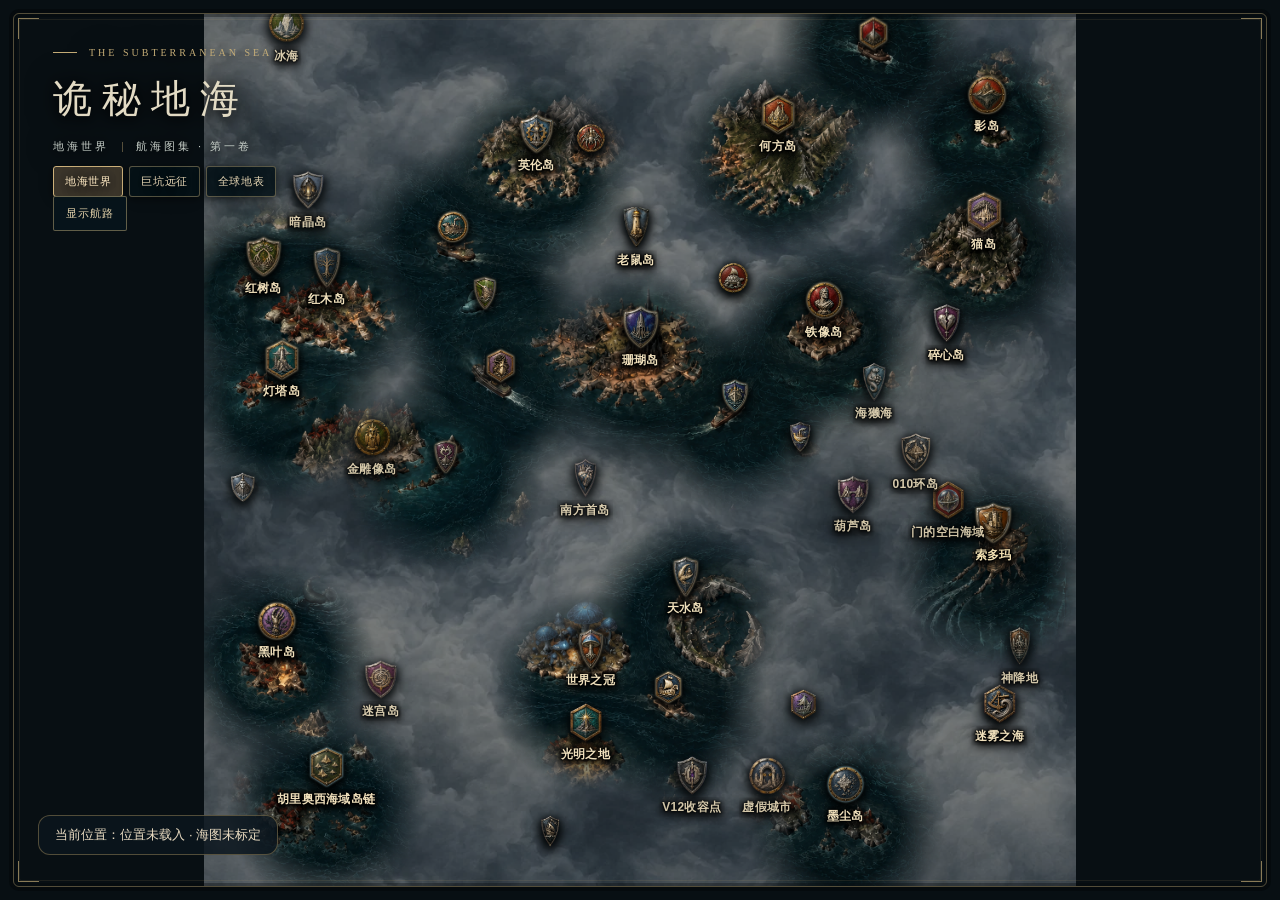
==== index.html @ bea505b8 "Publish subterranean sea interactive maps" ====
<!doctype html>
<html lang="zh-CN">
<head>
<meta charset="utf-8"><meta name="viewport" content="width=device-width, initial-scale=1, viewport-fit=cover"><meta name="theme-color" content="#080f13">
<title>诡秘地海 · 地海世界海图</title><link rel="stylesheet" href="map.css">
</head>
<body>
<main class="atlas" id="atlas" aria-label="地海世界海图">
  <div class="ambient" aria-hidden="true"></div>
  <div class="viewport" id="viewport" tabindex="0" role="region" aria-label="地图画布，可拖拽，滚轮或双指缩放，Home 键复位">
    <img class="map-image" id="map-image" src="assets/earthsea-world-v11-4k.webp" alt="诡秘地海的地海世界海图" draggable="false">
    <div class="chart-overlay" id="chart-overlay" aria-label="地图地点与航路"><svg class="sea-lines" id="sea-lines" viewBox="0 0 1000 1000" aria-hidden="true"></svg><div id="map-pins"></div></div>
  </div>
  <div class="edge-shade" aria-hidden="true"></div>
  <div class="frame" aria-hidden="true"><i></i><i></i><i></i><i></i></div>
  <header class="masthead chrome">
    <span class="eyebrow"><span class="small-rule"></span> THE SUBTERRANEAN SEA</span>
    <h1>诡秘地海</h1>
    <div class="subtitle"><span>地海世界</span><span class="divider"></span><span>航海图集 · 第一卷</span></div>
    <nav class="layer-switch" aria-label="地图层级"><a href="index.html" aria-current="page">地海世界</a><a href="surface-expedition.html">巨坑远征</a><a href="surface.html">全球地表</a></nav>
  </header>
  <div class="edition chrome"><span class="edition-line"></span><span>海面层</span><b>01</b></div>
  <button type="button" class="visibility icon-button" id="toggle-ui" title="隐藏界面（H）" aria-label="隐藏界面" aria-pressed="false"><svg viewBox="0 0 24 24" fill="none" aria-hidden="true"><path d="M3 8V4h4M17 4h4v4M21 16v4h-4M7 20H3v-4M8 12h8"/></svg></button>
  <nav class="tools chrome" aria-label="地图视图工具">
    <button class="icon-button" id="zoom-in" type="button" title="放大（+）" aria-label="放大地图"><svg viewBox="0 0 24 24" fill="none" aria-hidden="true"><path d="M12 5v14M5 12h14"/></svg></button>
    <span class="zoom-readout" id="zoom-readout" aria-label="当前相对适配缩放">100%</span>
    <button class="icon-button" id="zoom-out" type="button" title="缩小（−）" aria-label="缩小地图"><svg viewBox="0 0 24 24" fill="none" aria-hidden="true"><path d="M5 12h14"/></svg></button>
    <a class="icon-button" href="surface.html" title="前往地表地图" aria-label="前往地表地图"><svg viewBox="0 0 24 24" fill="none" aria-hidden="true"><path d="M3 18 9 10l4 4 4-7 4 11M3 18h18"/></svg></a><a class="icon-button" href="crests.html" title="查看地点盾徽图鉴" aria-label="查看地点盾徽图鉴"><svg viewBox="0 0 24 24" fill="none" aria-hidden="true"><path d="M12 2 20 5v7c0 5-3.5 8-8 10-4.5-2-8-5-8-10V5l8-3Zm-3 9 2 2 4-4"/></svg></a><span class="tool-rule"></span>
    <button class="icon-button" id="fit" type="button" title="完整海图（Home）" aria-label="适配窗口，显示完整地图"><svg viewBox="0 0 24 24" fill="none" aria-hidden="true"><path d="M9 3H3v6M15 3h6v6M21 15v6h-6M9 21H3v-6M3 3l6 6m12-6-6 6m6 12-6-6M3 21l6-6"/></svg></button>
    <button class="icon-button" id="fullscreen" type="button" title="全屏（F）" aria-label="进入全屏"><svg viewBox="0 0 24 24" fill="none" aria-hidden="true"><path d="M8 3H3v5M16 3h5v5M21 16v5h-5M8 21H3v-5"/></svg></button>
    <a class="icon-button" href="assets/earthsea-world-v11-4k.webp" download="诡秘地海-地海世界-4K.webp" title="下载海图" aria-label="下载海图"><svg viewBox="0 0 24 24" fill="none" aria-hidden="true"><path d="M12 3v12m-5-5 5 5 5-5M4 16v5h16v-5"/></svg></a>
  </nav>
  <div class="player-position chrome" id="player-position" aria-live="polite">当前位置：位置未载入</div>
  <div class="chart-controls chrome"><button type="button" id="toggle-routes" aria-pressed="false">显示航路</button><button type="button" id="toggle-rumors" aria-pressed="false">只看传闻</button><button type="button" id="open-directory">地点索引</button><button type="button" id="toggle-editor" aria-pressed="false" title="开启后拖动盾徽调整图钉位置">调整图钉</button><span class="editor-actions" id="editor-actions" hidden><button type="button" id="save-placement">保存落点</button><button type="button" id="export-placement">导出坐标</button><button type="button" id="import-placement">导入坐标</button><input type="file" id="placement-file" accept=".json,application/json" hidden><button type="button" id="reset-placement" title="清除本机所有手工调整">清除调整</button></span></div>
  <div class="chart-legend chrome" id="chart-legend" hidden>━ 相邻航路　<span class="legend-explore">━ 已记载航程</span>　<span class="legend-inferred">┄ 推测航线</span></div>
  <section class="node-card" id="node-card" hidden role="dialog" aria-modal="false" aria-labelledby="card-title"><div class="card-head"><img id="card-icon" alt=""><div><small id="card-class"></small><h2 id="card-title"></h2></div><button type="button" id="card-close" aria-label="关闭地点卡">×</button></div><div class="card-scroll" id="card-scroll"></div><div class="card-actions"><button type="button" id="route-to">规划至此</button></div></section>
  <section class="trip-panel chrome" id="trip-panel" hidden aria-live="polite"><div class="trip-title">航路 <button type="button" id="trip-close" aria-label="清除航路">×</button></div><div id="trip-summary"></div><ol id="trip-legs"></ol><label><input id="allow-inferred" type="checkbox">纳入推测接续航线</label><button type="button" id="trip-go" disabled>出发</button></section>
  <div class="compass chrome" aria-hidden="true"><span class="north">N</span><span class="west">W</span><span class="east">E</span><span class="south">S</span><div class="compass-ring"></div><div class="needle north-needle"></div><div class="needle south-needle"></div><div class="compass-center"></div></div>
  <div class="loading" id="loading" role="status"><span class="loading-ornament">✧</span><p>正在展开海图</p><small>THE SUBTERRANEAN SEA</small></div>
  <div class="notice" id="notice" role="status" hidden></div>
</main>
<script src="node-data.js"></script><script src="map-discovery-data.js"></script><script src="chart-fog.js"></script><script src="node-variants.js"></script><script src="sea-affiliates-data.js"></script><script src="map-placement.js"></script><script src="sea-distances.js"></script><script src="sea-net.js"></script><script src="map.js"></script><script src="map-runtime.js"></script><script src="map-layer.js"></script><script src="map-editor.js"></script>
</body>
</html>
---- map.css ----
*{box-sizing:border-box}:root{color-scheme:dark;--gold:#c4ac77;--muted:#9bafa9;--ink:#080f13}html,body{width:100%;height:100%;margin:0;overflow:hidden}body{background:#060b0e;color:#e3dbc4;font-family:"Microsoft YaHei","PingFang SC",sans-serif}button,a{-webkit-tap-highlight-color:transparent}button{font:inherit}button:focus-visible,a:focus-visible,.viewport:focus-visible{outline:2px solid #dfc588;outline-offset:5px}.atlas{position:relative;width:100%;height:100%;height:100dvh;overflow:hidden;background:#080f13;isolation:isolate}.ambient{position:absolute;inset:-45px;background:#080f13;filter:blur(28px) brightness(.36) saturate(.6);opacity:.65}.viewport{position:absolute;inset:14px;overflow:hidden;touch-action:none;cursor:grab;border-radius:5px;outline-offset:-5px!important}.viewport.dragging{cursor:grabbing}.map-image{position:absolute;left:0;top:0;max-width:none;transform-origin:0 0;user-select:none;-webkit-user-drag:none;opacity:0;will-change:transform}.map-image.ready{opacity:1;transition:opacity .7s}.edge-shade{position:absolute;inset:14px;pointer-events:none;box-shadow:inset 0 0 55px 16px #04090d5e;background:linear-gradient(180deg,#030b1070 0,transparent 25%,transparent 77%,#030b107d 100%)}.frame{position:absolute;inset:13px;border:1px solid #b39d6b70;border-radius:6px;pointer-events:none;box-shadow:0 0 0 4px #050a0d,inset 0 0 0 3px #03080a55}.frame:after{content:"";position:absolute;inset:5px;border:1px solid #b39d6b1f;border-radius:2px}.frame i{position:absolute;width:21px;height:21px;border-color:#c4ac77b0;border-style:solid;border-width:0}.frame i:nth-child(1){top:4px;left:4px;border-top-width:1px;border-left-width:1px}.frame i:nth-child(2){top:4px;right:4px;border-top-width:1px;border-right-width:1px}.frame i:nth-child(3){bottom:4px;left:4px;border-bottom-width:1px;border-left-width:1px}.frame i:nth-child(4){bottom:4px;right:4px;border-bottom-width:1px;border-right-width:1px}.masthead{position:absolute;top:47px;left:53px;pointer-events:none;text-shadow:0 2px 12px #000,0 0 30px #000}.masthead:before{content:"";position:absolute;inset:-25px -65px -22px -30px;background:radial-gradient(ellipse at 25% 40%,#061018b0,transparent 72%);z-index:-1}.eyebrow{display:flex;align-items:center;gap:12px;color:var(--gold);font:10px Georgia,serif;letter-spacing:3px}.small-rule{width:24px;height:1px;background:var(--gold)}h1{font-family:"Noto Serif SC","Source Han Serif SC","Songti SC",SimSun,serif;font-weight:500;font-size:39px;letter-spacing:10px;margin:14px 0 13px}.subtitle{display:flex;align-items:center;gap:13px;font-size:11px;letter-spacing:3px;color:#c5cdc6}.divider{height:10px;width:1px;background:#b39d6b77}.edition{position:absolute;top:49px;right:114px;display:flex;align-items:center;gap:14px;font-size:10px;letter-spacing:3px;color:#d1c7ad;text-shadow:0 2px 8px #000}.edition b{font:25px Georgia,serif;font-weight:normal;letter-spacing:0}.edition-line{width:30px;height:1px;background:#b39d6b80}.icon-button{width:42px;height:42px;display:flex;align-items:center;justify-content:center;border:0;background:transparent;color:#d3c19a;text-decoration:none;cursor:pointer;transition:color .2s,background .2s}.icon-button:hover{color:#ffe5a9;background:#c4ac7717}.icon-button:disabled{opacity:.3;cursor:default}.icon-button svg{width:19px;height:19px;stroke:currentColor;stroke-width:1.2;stroke-linecap:round;stroke-linejoin:round}.visibility{position:absolute;right:43px;top:39px;border:1px solid #b39d6b50;background:#0812179e;border-radius:3px;z-index:3}.tools{position:absolute;right:40px;top:50%;transform:translateY(-50%);padding:4px;border:1px solid #b39d6b55;background:#081217de;backdrop-filter:blur(14px);box-shadow:0 8px 28px #0005;border-radius:4px;display:flex;align-items:center;flex-direction:column}.zoom-readout{font:10px Georgia,serif;letter-spacing:1px;color:#b4b9ab;line-height:19px}.tool-rule{height:1px;width:24px;background:#b39d6b40;margin:5px 0}.compass{position:absolute;left:46px;bottom:39px;width:86px;height:86px;font:9px Georgia,serif;color:#d9c599;filter:drop-shadow(0 2px 4px #000)}.compass-ring{position:absolute;inset:13px;border:1px solid #bca77775;border-radius:50%;background:#07131c4a}.compass-ring:after{content:"";position:absolute;inset:5px;border:1px solid #bca77733;border-radius:50%}.compass span{position:absolute}.north{top:0;left:40px}.south{bottom:0;left:40px}.west{top:38px;left:0}.east{top:38px;right:0}.needle{position:absolute;left:37px;width:0;height:0;border-left:6px solid transparent;border-right:6px solid transparent}.north-needle{top:17px;border-bottom:26px solid #d9c18e}.south-needle{top:43px;border-top:26px solid #675a50}.compass-center{position:absolute;left:40px;top:40px;width:6px;height:6px;background:#ebd6a6;border-radius:50%}.folio{position:absolute;bottom:48px;left:154px;text-shadow:0 1px 8px #000}.folio-title{display:flex;align-items:center;gap:11px;font-size:12px;letter-spacing:2px}.status-dot{height:4px;width:4px;transform:rotate(45deg);background:#c4ac77;box-shadow:0 0 9px #c4ac7755}.folio-separator{color:#c4ac776b}.version{font:9px Georgia,serif;color:#b2b4a7;letter-spacing:2px;margin-left:5px}.folio-meta{display:flex;gap:10px;font-size:10px;letter-spacing:1px;margin-top:12px;color:#9daea9}.meta-dot{color:#c4ac77}.gestures{position:absolute;right:45px;bottom:49px;color:#afbab1;font-size:10px;letter-spacing:1px;text-shadow:0 1px 8px #000}.gestures i{font-style:normal;margin:0 9px;color:#c4ac7780}.mobile-hint{display:none}.chrome{transition:opacity .25s,visibility .25s}.pure .chrome{opacity:0;visibility:hidden;pointer-events:none}.pure .edge-shade{opacity:0}.pure .visibility{opacity:.18}.pure .visibility:hover,.pure .visibility:focus-visible{opacity:1}.loading{position:absolute;inset:0;display:flex;flex-direction:column;align-items:center;justify-content:center;background:#091217;z-index:5;pointer-events:none;text-align:center}.loading[hidden]{display:none}.loading-ornament{font-size:42px;color:#c4ac77;animation:pulse 2s ease-in-out infinite}.loading p{font-family:SimSun,serif;font-size:20px;letter-spacing:6px}.loading small{font:9px Georgia,serif;letter-spacing:4px;color:#9bafa9}.notice{position:absolute;bottom:105px;left:50%;transform:translateX(-50%);padding:12px 20px;border:1px solid #b39d6b55;background:#081217ec;border-radius:4px;font-size:12px;z-index:6;max-width:85vw}.notice[hidden]{display:none}@keyframes pulse{50%{opacity:.35}}@media(max-width:700px){.viewport{inset:8px}.frame{inset:7px}.edge-shade{inset:8px}.masthead{top:30px;left:29px}h1{font-size:29px;letter-spacing:7px;margin:12px 0}.eyebrow{font-size:8px;letter-spacing:2px;gap:8px}.small-rule{width:14px}.subtitle{font-size:9px;letter-spacing:2px;gap:9px}.edition{display:none}.visibility{top:27px;right:23px;width:36px;height:36px}.tools{right:21px;padding:2px}.tools .icon-button{width:35px;height:37px}.compass{left:23px;bottom:36px;transform:scale(.78);transform-origin:left bottom}.folio{left:103px;bottom:49px}.folio-title{font-size:10px;letter-spacing:1px;gap:7px}.version{display:none}.folio-meta{font-size:9px;letter-spacing:0;gap:6px;margin-top:9px}.gestures{left:29px;right:auto;bottom:22px;font-size:9px}.desktop-hint{display:none}.mobile-hint{display:inline}}@media(max-height:520px){.masthead{top:28px;left:32px}h1{font-size:27px;margin:8px 0}.subtitle{font-size:9px}.eyebrow{font-size:8px}.compass{bottom:22px;transform:scale(.7);transform-origin:left bottom}.folio{bottom:33px;left:125px}.gestures{bottom:30px}.tools .icon-button{height:32px}.tools{right:28px}.visibility{right:28px;top:25px}.edition{top:33px;right:90px}}@media(prefers-reduced-motion:reduce){*,*:before,*:after{transition:none!important;animation:none!important}}

/* V2: clean chart edges; no fog-like blur, ambient image or vignette. */
.ambient{inset:0;background:#080f13;filter:none;opacity:1}.edge-shade{display:none}.compass{display:none}.folio{left:53px}@media(max-width:700px){.folio{left:29px}}@media(max-height:520px){.folio{left:32px}}


/* 地点与航路同底图使用一套变换，纯图模式只隐藏交互图层。 */
.chart-overlay{position:absolute;left:0;top:0;transform-origin:0 0;pointer-events:none;will-change:transform}
.sea-lines{display:block;width:100%;height:100%;overflow:visible;pointer-events:none}
.sea-lines path{fill:none;stroke:#afc1b7;stroke-width:calc(.415px * var(--inverse-scale,1));opacity:.42;stroke-linecap:round;stroke-linejoin:round}
.sea-lines path.local{stroke:#b8c7bb;stroke-width:calc(.44px * var(--inverse-scale,1));opacity:.50}.sea-lines path.vessel{stroke:#9fb5b5;stroke-dasharray:7 6;opacity:.43}.sea-lines path.portal{stroke:#a9aab8;stroke-dasharray:3 10;opacity:.34}.sea-lines path.explore{stroke:#99b9b6;stroke-dasharray:10 8;opacity:.53}
.sea-lines path.inferred{stroke:#c7b1a0;stroke-dasharray:3 9;opacity:.4}
.sea-lines path.selected{stroke:#f3d99c;stroke-width:calc(.977px * var(--inverse-scale,1));stroke-dasharray:none;opacity:1}
#map-pins{position:absolute;inset:0;pointer-events:none}
.map-pin{position:absolute;left:var(--x);top:var(--y);transform:translate(-50%,-100%) scale(var(--inverse-scale));transform-origin:bottom center;pointer-events:auto;border:0;background:transparent;color:#fff5dc;cursor:pointer;padding:0;width:120px;display:flex;flex-direction:column;align-items:center;gap:0;text-align:center;z-index:2;filter:drop-shadow(0 3px 5px #000)}
.map-pin:hover,.map-pin:focus-visible,.map-pin.active{z-index:5;filter:drop-shadow(0 0 11px #f0bd55)}
.map-pin img{display:block;width:50px;height:50px;object-fit:contain;filter:drop-shadow(0 0 1px #e9d3a6) drop-shadow(0 2px 4px #000e)}
.map-pin span{max-width:116px;overflow:hidden;text-overflow:ellipsis;white-space:nowrap;padding:2px 3px;background:transparent;border:0;color:#efdfbb;font:600 12px/1.35 'Noto Serif SC','Songti SC','Microsoft YaHei',sans-serif;letter-spacing:.3px;text-shadow:0 1px 2px #000,1px 0 2px #000,-1px 0 2px #000,0 0 7px #000,0 0 13px #000}
.map-pin.secondary img{width:40px;height:40px}.map-pin.secondary span{font-size:10px}
.map-pin.rumor{opacity:.85}.map-pin.rumor img{filter:grayscale(.4)}.map-pin.ship span{color:#c4d6d6}.map-pin.ship{width:104px}.map-pin.ship img{width:38px;height:38px}.map-pin.ship span{font-size:10px}
.map-pin.minimal span{display:block}.map-pin.ship.minimal span{display:none}.map-pin.ship.minimal img{width:34px;height:34px}.map-pin.ship.minimal{width:44px}.map-pin.minimal img{width:43px;height:43px}.map-pin.minimal.secondary img{width:35px;height:35px}
.map-pin.ship.featured img{width:44px;height:44px}.map-pin.ship.featured span{font-size:12px;color:#f3e1b3}
.map-pin.region img{filter:drop-shadow(0 0 1px #a6d8df) drop-shadow(0 2px 4px #000e)}
.map-pin[hidden],.card-actions[hidden]{display:none!important}
.pure .chart-overlay{visibility:hidden;pointer-events:none}
.chart-controls{position:absolute;top:182px;left:50px;z-index:6;display:flex;gap:6px}
.chart-controls button,.card-actions button{border:1px solid #bca97980;color:#e1d0a9;background:#07151bf0;padding:9px 12px;cursor:pointer;font-size:11px;letter-spacing:1px;border-radius:2px}
.chart-controls button[aria-pressed=true],.chart-controls button:hover,.card-actions button:hover{background:#8e7652;color:#fff}
.chart-legend{position:absolute;top:226px;left:53px;z-index:6;padding:9px 13px;border:1px solid #c4ac7760;background:#07151be9;font-size:11px;color:#e3c992;line-height:1.65}.chart-legend[hidden]{display:none}.chart-legend small{display:block;color:#a9b8af;font-size:10px}.legend-explore{color:#83c9cb}.legend-inferred{color:#bca99f}
.node-card,.trip-panel{position:absolute;z-index:7;border:1px solid #bca97999;background:linear-gradient(155deg,#12252aef,#09161bf2 68%);box-shadow:0 16px 70px #000b;color:#e1d9c9;backdrop-filter:blur(14px)}
.node-card[hidden],.trip-panel[hidden]{display:none}
.node-card{top:50%;right:98px;transform:translateY(-50%);width:min(440px,calc(100vw - 35px));max-height:min(80vh,780px);display:flex;flex-direction:column;border-radius:4px}
.card-head{display:flex;align-items:center;gap:12px;padding:13px 17px;border-bottom:1px solid #bca97945}.card-head img{width:62px;height:62px;object-fit:contain}.card-head>div{flex:1;min-width:0}.card-head small{font-size:10px;color:#b3bbaf}.card-head h2{margin:4px 0 0;font:23px/1.35 'Songti SC',SimSun,serif;font-weight:normal;letter-spacing:2px}.card-head button,.trip-title button{border:0;background:none;color:#e3d6bd;font-size:24px;cursor:pointer}
.card-scroll{overflow-y:auto;padding:17px 21px 24px;overscroll-behavior:contain;scrollbar-color:#a98d5c #102124}.card-scroll h3{font-size:13px;color:#e0c58a;font-weight:500;letter-spacing:2px;margin:20px 0 8px}.card-scroll h3:first-child{margin-top:0}.card-scroll p{font-size:12px;line-height:1.85;margin:0;white-space:pre-line}.card-scroll ul{list-style:none;padding:0;margin:0}.card-scroll li{padding:6px 0;border-bottom:1px solid #bca97923;font-size:12px;line-height:1.65}.card-scroll li b{font-weight:500;color:#dbc895}.card-actions{display:flex;gap:8px;padding:12px 17px;border-top:1px solid #bca97945}.card-actions button{flex:1}.card-actions button:disabled{opacity:.45;cursor:default}
.trip-panel{left:52px;bottom:112px;width:min(355px,calc(100vw - 96px));padding:13px 17px;border-radius:3px;font-size:12px}.trip-title{font:18px 'Songti SC',serif;border-bottom:1px solid #bca97940;padding-bottom:8px;display:flex;justify-content:space-between}.trip-panel p{line-height:1.6}.trip-panel ol{padding-left:18px;max-height:220px;overflow:auto;line-height:1.65}.trip-panel ol li{margin:0 0 8px}.trip-panel ol li small{display:block;color:#aeb9b2;font-size:11px;line-height:1.6}.trip-panel label{display:flex;align-items:center;gap:8px;font-size:11px;color:#c5c1b5}.trip-panel input{accent-color:#c4ac77}
.directory-list{display:grid;grid-template-columns:repeat(2,minmax(0,1fr));gap:6px}.directory-item{display:flex;align-items:center;gap:7px;border:1px solid #bca97940;background:#0e2225;color:#e3d8c6;text-align:left;padding:5px;cursor:pointer;min-width:0}.directory-item:hover{border-color:#e1c480;background:#234142}.directory-item img{width:30px;height:30px;object-fit:contain;flex:none}.directory-item span{overflow:hidden;text-overflow:ellipsis;white-space:nowrap;font-size:11px}
@media(max-width:700px){.chart-controls{top:127px;left:26px;right:65px;flex-wrap:wrap}.chart-controls button{padding:7px 8px;font-size:10px}.chart-legend{left:27px;top:203px;max-width:calc(100vw - 90px)}.node-card{top:auto;bottom:12px;right:12px;left:12px;transform:none;width:auto;max-height:65dvh}.card-head{padding:8px 14px}.card-head img{width:46px;height:46px}.card-head h2{font-size:19px}.card-scroll{padding:10px 16px}.trip-panel{left:12px;bottom:12px;max-width:calc(100vw - 24px);width:340px}.atlas:has(.node-card:not([hidden])) .trip-panel{display:none}}
@media(max-height:540px){.chart-controls{top:105px}.node-card{max-height:90vh;right:75px}.chart-legend{top:151px}}
/* At phone-sized overview, avoid nameplates covering neighboring islands; the tapped card still shows the place name. */
@media(max-width:700px){.map-pin.minimal:not(.active) span{display:none}.map-pin.minimal img{width:40px;height:40px}.map-pin.minimal{width:72px}}




/* Editor is a temporary working mode; no bases or permanent visual decorations. */
.editor-actions{display:inline-flex;gap:6px}.editor-actions[hidden]{display:none!important}
.chart-controls.editor-on button#toggle-editor{border-color:#e2c17d;background:#695534;color:#fff2c9}
.atlas.editor-mode .map-pin{cursor:grab}.atlas.editor-mode .map-pin.moving{cursor:grabbing;z-index:8;filter:drop-shadow(0 0 12px #e9c27b)}





.directory-item.uncharted{color:#b9b0a1;border-style:dashed;background:#122123}.directory-item.uncharted i{font-style:normal;font-size:24px;line-height:30px;width:30px;text-align:center;color:#9f967b;flex:none}.directory-item.uncharted:hover{background:#263432}
/* The fog belongs to undiscovered sites, not to the painted map border. */
.discovery-fog{position:absolute;left:0;top:0;pointer-events:none;z-index:0;opacity:1}
#map-pins{position:absolute;inset:0;pointer-events:none;z-index:2}
.chart-overlay .sea-lines{position:absolute;inset:0;z-index:1}
.map-pin.locked img,.directory-item.uncharted img{filter:drop-shadow(0 2px 5px #03090b)}

.map-pin.locked:not(.active):hover img,.map-pin.locked:focus-visible img{filter:drop-shadow(0 0 7px #bdac86)}
.atlas.editor-mode .discovery-fog{display:none}
#card-icon.uncharted{filter:none}


/* Handheld presentation: the map is the screen, the chrome floats over it.
   The source plate stays square; mobile opens on a centered full-height crop
   with drag/pinch navigation, while Fit returns to a full-map overview. */
@media(max-width:700px) and (orientation:portrait){
  .atlas{background:#091216}
  .viewport{inset:0;border-radius:0}
  .frame{inset:6px;pointer-events:none}
  .masthead{top:max(18px,env(safe-area-inset-top));left:18px;right:55px;pointer-events:none;text-shadow:0 2px 10px #041013,0 2px 25px #041013}
  .masthead .eyebrow,.masthead .subtitle{display:none}
  .masthead h1{font-size:24px;letter-spacing:4px;margin:0;line-height:1.4}
  .visibility{right:15px;top:max(15px,env(safe-area-inset-top));z-index:8}
  .chart-controls{position:absolute;top:auto;bottom:max(13px,env(safe-area-inset-bottom));left:12px;right:12px;display:flex;flex-wrap:nowrap;gap:5px;overflow-x:auto;overscroll-behavior-x:contain;scrollbar-width:none;padding:5px;z-index:6;border:1px solid #bca97955;background:#07151bed;box-shadow:0 5px 22px #000a;border-radius:5px}
  .chart-controls::-webkit-scrollbar{display:none}
  .chart-controls button{flex:none;padding:9px 10px;min-height:37px;font-size:11px;white-space:nowrap}
  .chart-controls .editor-actions{flex:none}
  .tools{right:12px;top:auto;bottom:calc(max(13px,env(safe-area-inset-bottom)) + 65px);transform:none;display:grid;grid-template-columns:repeat(4,36px);gap:2px;padding:4px;box-shadow:0 5px 22px #000a;background:#07151bed}
  .tools .icon-button{width:36px;height:36px}
  .tools .zoom-readout{font-size:9px;text-align:center;line-height:36px}
  .tools .tool-rule{display:none}
  .chart-legend{top:auto;bottom:calc(max(13px,env(safe-area-inset-bottom)) + 154px);left:12px;max-width:calc(100vw - 24px)}
  .folio,.gestures{display:none}
  .node-card{bottom:0;left:0;right:0;width:100%;max-height:min(73dvh,680px);border-radius:14px 14px 0 0;padding-bottom:env(safe-area-inset-bottom);box-shadow:0 -16px 55px #000c}
  .trip-panel{left:10px;bottom:calc(max(13px,env(safe-area-inset-bottom)) + 62px);max-width:calc(100vw - 20px)}
  .atlas:has(.node-card:not([hidden])) .tools,.atlas:has(.node-card:not([hidden])) .chart-controls{visibility:hidden;pointer-events:none}
  .map-pin.minimal:not(.active) span{display:none}
}

/* Compact layer navigation, shared by all three map pages. */
.layer-switch{display:flex;gap:6px;margin-top:12px;align-items:center;width:max-content;max-width:calc(100vw - 32px);pointer-events:auto}
.layer-switch a{display:block;padding:7px 11px;border:1px solid #b9a57677;background:#08151bd9;color:#e3d4b3;text-decoration:none;font-size:11px;letter-spacing:.6px;white-space:nowrap;box-shadow:0 2px 8px #0008;border-radius:3px}
.layer-switch a:hover,.layer-switch a:focus-visible{border-color:#edcb85;color:#fff0c7}
.layer-switch a[aria-current="page"]{border-color:#d1b57d;background:#453d31e8;color:#ffebc4}
@media(max-width:700px){
  .masthead .layer-switch{margin-top:9px}
  .layer-switch a{padding:8px 8px;font-size:10px}
  .atlas .tools,.atlas .visibility,.atlas .gestures,.atlas .folio,.atlas .edition{display:none!important}
  .atlas .chart-controls{top:117px;bottom:auto;left:16px;right:auto;width:auto;max-width:calc(100vw - 32px);padding:0;overflow:visible;background:transparent;border:0;box-shadow:none}
  .chart-controls button:not(#toggle-routes),.chart-controls .editor-actions{display:none!important}
  .chart-controls #toggle-routes{padding:8px 11px;min-height:34px;font-size:11px;background:#08151be8}
  .chart-legend{top:154px;bottom:auto;left:16px;right:auto}
  .map-pin:not(.active) span{display:none!important}
  .atlas:has(.node-card:not([hidden])) .chart-controls{visibility:hidden;pointer-events:none}
}

/* Reader-facing controls: keep navigation and routes, not editing/viewer chrome. */
.atlas .tools,.atlas .visibility,.atlas .gestures,.atlas .folio,.atlas .edition{display:none!important}
.atlas .chart-controls button:not(#toggle-routes),.atlas .chart-controls .editor-actions{display:none!important}
.atlas .chart-controls{left:53px;top:196px;right:auto;bottom:auto}
.atlas .chart-legend{left:53px;top:240px}
@media(max-width:700px){
  .atlas .masthead{z-index:7}
  .atlas .chart-controls{left:16px;top:117px;right:auto;bottom:auto}
  .atlas .chart-legend{left:16px;top:157px}
}

/* MVU position and departure overlay */
.player-position{position:absolute;z-index:18;left:clamp(12px,3vw,42px);bottom:clamp(18px,4vw,45px);max-width:min(78vw,460px);padding:10px 16px;border:1px solid rgba(193,162,104,.4);border-radius:12px;background:rgba(11,22,30,.85);color:#e9dbc1;font-size:13px;cursor:pointer}.map-pin.player-current,.world-pin.player-current,.expedition-pin.player-current{z-index:9}.map-pin.player-current::after,.world-pin.player-current::after,.expedition-pin.player-current::after{content:"";position:absolute;left:50%;top:-43px;width:38px;height:48px;transform:translateX(-50%);background:url("assets/current-location-arrow.svg") center/contain no-repeat;pointer-events:none}.trip-panel #trip-go{display:block;width:100%;margin-top:10px;padding:9px 15px;background:#9b8151;color:#081416;border:0;border-radius:7px;font-weight:700;cursor:pointer}.trip-panel #trip-go:disabled{opacity:.45;cursor:not-allowed}

/* Let bottom sheets own the touch area; the position pill is a shortcut only while browsing. */
.atlas:has(.node-card:not([hidden]),.trip-panel:not([hidden]),.world-card:not([hidden]),.expedition-card:not([hidden])) .player-position{visibility:hidden;pointer-events:none}
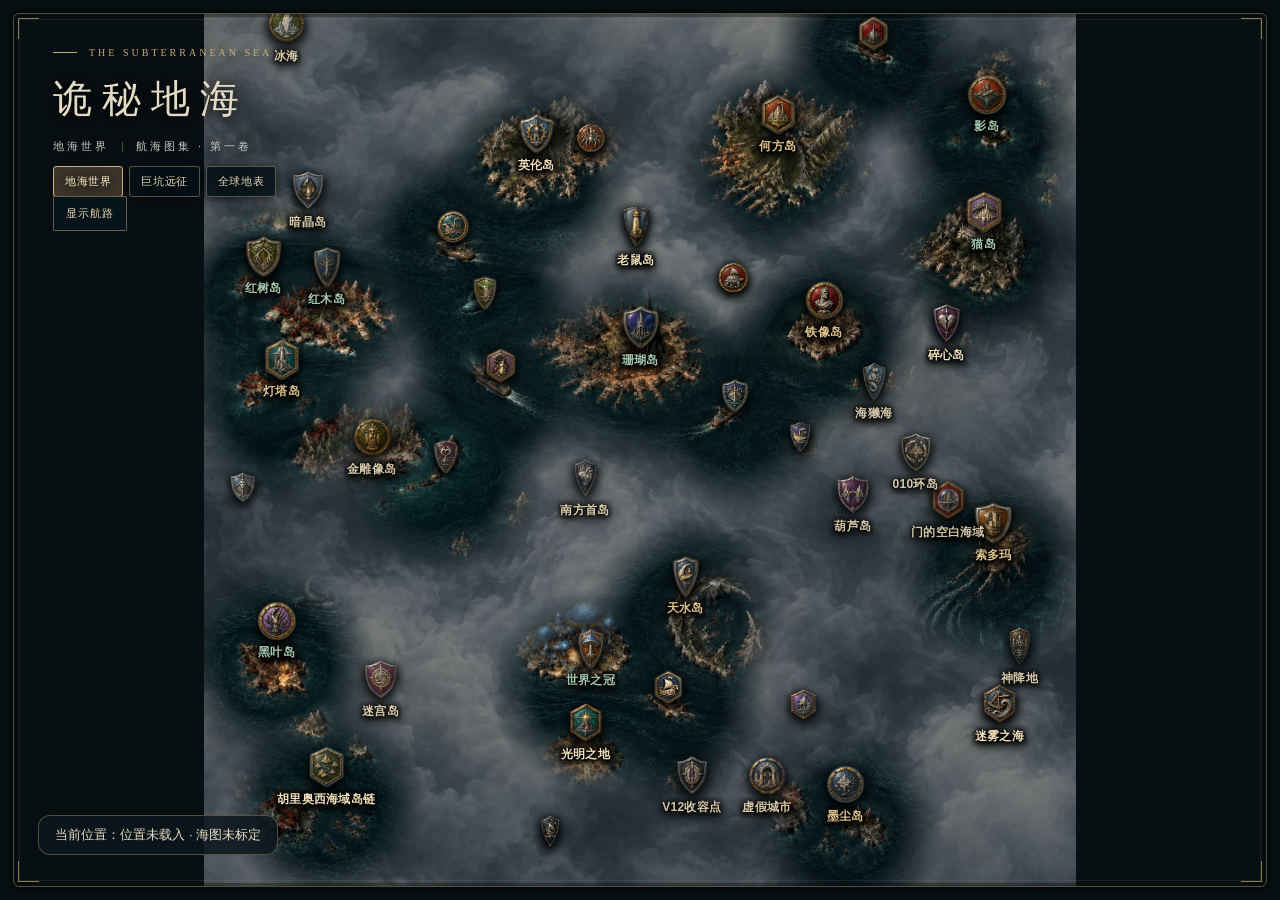
==== commit 28ab6314: "Refine map risk indicators and location headings" ====
--- a/index.html
+++ b/index.html
@@ -33,13 +33,13 @@
   <div class="player-position chrome" id="player-position" aria-live="polite">当前位置：位置未载入</div>
   <div class="chart-controls chrome"><button type="button" id="toggle-routes" aria-pressed="false">显示航路</button><button type="button" id="toggle-rumors" aria-pressed="false">只看传闻</button><button type="button" id="open-directory">地点索引</button><button type="button" id="toggle-editor" aria-pressed="false" title="开启后拖动盾徽调整图钉位置">调整图钉</button><span class="editor-actions" id="editor-actions" hidden><button type="button" id="save-placement">保存落点</button><button type="button" id="export-placement">导出坐标</button><button type="button" id="import-placement">导入坐标</button><input type="file" id="placement-file" accept=".json,application/json" hidden><button type="button" id="reset-placement" title="清除本机所有手工调整">清除调整</button></span></div>
   <div class="chart-legend chrome" id="chart-legend" hidden>━ 相邻航路　<span class="legend-explore">━ 已记载航程</span>　<span class="legend-inferred">┄ 推测航线</span></div>
-  <section class="node-card" id="node-card" hidden role="dialog" aria-modal="false" aria-labelledby="card-title"><div class="card-head"><img id="card-icon" alt=""><div><small id="card-class"></small><h2 id="card-title"></h2></div><button type="button" id="card-close" aria-label="关闭地点卡">×</button></div><div class="card-scroll" id="card-scroll"></div><div class="card-actions"><button type="button" id="route-to">规划至此</button></div></section>
+  <section class="node-card" id="node-card" hidden role="dialog" aria-modal="false" aria-labelledby="card-title"><div class="card-head"><img id="card-icon" alt=""><div><small id="card-class"></small><div class="danger-title-line"><h2 id="card-title"></h2><span class="danger-badge" id="card-danger" hidden></span></div></div><button type="button" id="card-close" aria-label="关闭地点卡">×</button></div><div class="card-scroll" id="card-scroll"></div><div class="card-actions"><button type="button" id="route-to">规划至此</button></div></section>
   <section class="trip-panel chrome" id="trip-panel" hidden aria-live="polite"><div class="trip-title">航路 <button type="button" id="trip-close" aria-label="清除航路">×</button></div><div id="trip-summary"></div><ol id="trip-legs"></ol><label><input id="allow-inferred" type="checkbox">纳入推测接续航线</label><button type="button" id="trip-go" disabled>出发</button></section>
   <div class="compass chrome" aria-hidden="true"><span class="north">N</span><span class="west">W</span><span class="east">E</span><span class="south">S</span><div class="compass-ring"></div><div class="needle north-needle"></div><div class="needle south-needle"></div><div class="compass-center"></div></div>
   <div class="loading" id="loading" role="status"><span class="loading-ornament">✧</span><p>正在展开海图</p><small>THE SUBTERRANEAN SEA</small></div>
   <div class="notice" id="notice" role="status" hidden></div>
 </main>
-<script src="node-data.js"></script><script src="map-discovery-data.js"></script><script src="chart-fog.js"></script><script src="node-variants.js"></script><script src="sea-affiliates-data.js"></script><script src="map-placement.js"></script><script src="sea-distances.js"></script><script src="sea-net.js"></script><script src="map.js"></script><script src="map-runtime.js"></script><script src="map-layer.js"></script><script src="map-editor.js"></script>
+<script src="node-data.js"></script><script src="map-discovery-data.js"></script><script src="chart-fog.js"></script><script src="node-variants.js"></script><script src="sea-affiliates-data.js"></script><script src="map-placement.js"></script><script src="sea-distances.js"></script><script src="sea-net.js"></script><script src="map.js"></script><script src="map-runtime.js"></script><script src="danger.js"></script><script src="map-layer.js"></script><script src="map-editor.js"></script>
 </body>
 </html>
 
--- a/map.css
+++ b/map.css
@@ -123,3 +123,28 @@
 
 /* Let bottom sheets own the touch area; the position pill is a shortcut only while browsing. */
 .atlas:has(.node-card:not([hidden]),.trip-panel:not([hidden]),.world-card:not([hidden]),.expedition-card:not([hidden])) .player-position{visibility:hidden;pointer-events:none}
+
+/* Risk is engraved into the location heading, not a separate alert button. */
+.danger-title-line{display:flex;align-items:baseline;gap:12px;min-width:0;flex-wrap:wrap}
+.danger-title-line h2{min-width:0;overflow-wrap:anywhere}
+.danger-badge{--risk:#b5a997;display:inline-flex;align-items:center;gap:9px;flex:none;white-space:nowrap;color:var(--risk);background:none;font:normal 11px/1.2 'Microsoft YaHei',sans-serif;text-shadow:0 1px 2px #000c}
+.danger-badge[hidden]{display:none}
+.danger-badge small{font:normal 10px/1.2 'Microsoft YaHei',sans-serif;letter-spacing:.08em;opacity:.82}
+.danger-badge strong{display:grid;place-items:center;min-width:31px;height:31px;padding:0 5px;border-radius:50%;border:1px solid color-mix(in srgb,var(--risk) 60%,#36413f);color:var(--risk);background:radial-gradient(circle at 32% 22%,color-mix(in srgb,var(--risk) 17%,#131a1b) 0%,#10191b 64%,#060e11 100%);box-shadow:inset 0 1px 0 #ffffff23,inset 0 0 0 3px #10191b,inset 0 0 0 4px color-mix(in srgb,var(--risk) 27%,transparent),0 2px 7px #0009;font:normal 15px/1 Georgia,serif;letter-spacing:0}
+.danger-badge[data-danger=low]{--risk:#91bfa5}
+.danger-badge[data-danger=medium]{--risk:#d6bc84}
+.danger-badge[data-danger=high]{--risk:#d98f7d}
+.danger-badge[data-danger=extreme]{--risk:#bb7276}
+.danger-badge[data-danger=unrated]{--risk:#9a9e98}
+#card-title[data-danger=low],#world-card-title[data-danger=low],#expedition-card-title[data-danger=low]{color:#aacbb6}
+#card-title[data-danger=medium],#world-card-title[data-danger=medium],#expedition-card-title[data-danger=medium]{color:#e0c891}
+#card-title[data-danger=high],#world-card-title[data-danger=high],#expedition-card-title[data-danger=high]{color:#dfa293}
+#card-title[data-danger=extreme],#world-card-title[data-danger=extreme],#expedition-card-title[data-danger=extreme]{color:#c68885;text-shadow:0 1px 2px #03090b,0 0 17px #651b2333}
+/* Hand-drawn skull silhouette: consistent across fonts and operating systems. */
+.danger-skull{display:inline-block;width:19px;height:19px;margin-left:9px;vertical-align:-2px;background:currentColor;mask:url("[data-uri]") center/contain no-repeat;-webkit-mask:url("[data-uri]") center/contain no-repeat}
+.map-pin[data-danger=low]:not(.locked) span,.world-pin[data-danger=low]:not(.locked) .pin-label,.expedition-pin[data-danger=low]:not(.locked) .expedition-pin-label{color:#a5c8b0}
+.map-pin[data-danger=medium]:not(.locked) span,.world-pin[data-danger=medium]:not(.locked) .pin-label,.expedition-pin[data-danger=medium]:not(.locked) .expedition-pin-label{color:#dfc48c}
+.map-pin[data-danger=high]:not(.locked) span,.world-pin[data-danger=high]:not(.locked) .pin-label,.expedition-pin[data-danger=high]:not(.locked) .expedition-pin-label{color:#e0a095}
+.map-pin[data-danger=extreme]:not(.locked) span,.world-pin[data-danger=extreme]:not(.locked) .pin-label,.expedition-pin[data-danger=extreme]:not(.locked) .expedition-pin-label{color:#c88182;text-shadow:0 1px 2px #030203,0 0 8px #5b1a22}
+.map-pin[data-danger=extreme]:not(.locked) span::after,.world-pin[data-danger=extreme]:not(.locked) .pin-label::after,.expedition-pin[data-danger=extreme]:not(.locked) .expedition-pin-label::after{content:'';display:inline-block;width:12px;height:12px;margin-left:5px;vertical-align:-1px;background:currentColor;mask:url("[data-uri]") center/contain no-repeat;-webkit-mask:url("[data-uri]") center/contain no-repeat}
+@media(max-width:700px){.danger-title-line{gap:8px}.danger-badge{gap:7px}.danger-badge small{font-size:9px}.danger-badge strong{min-width:28px;height:28px;font-size:13px}}
